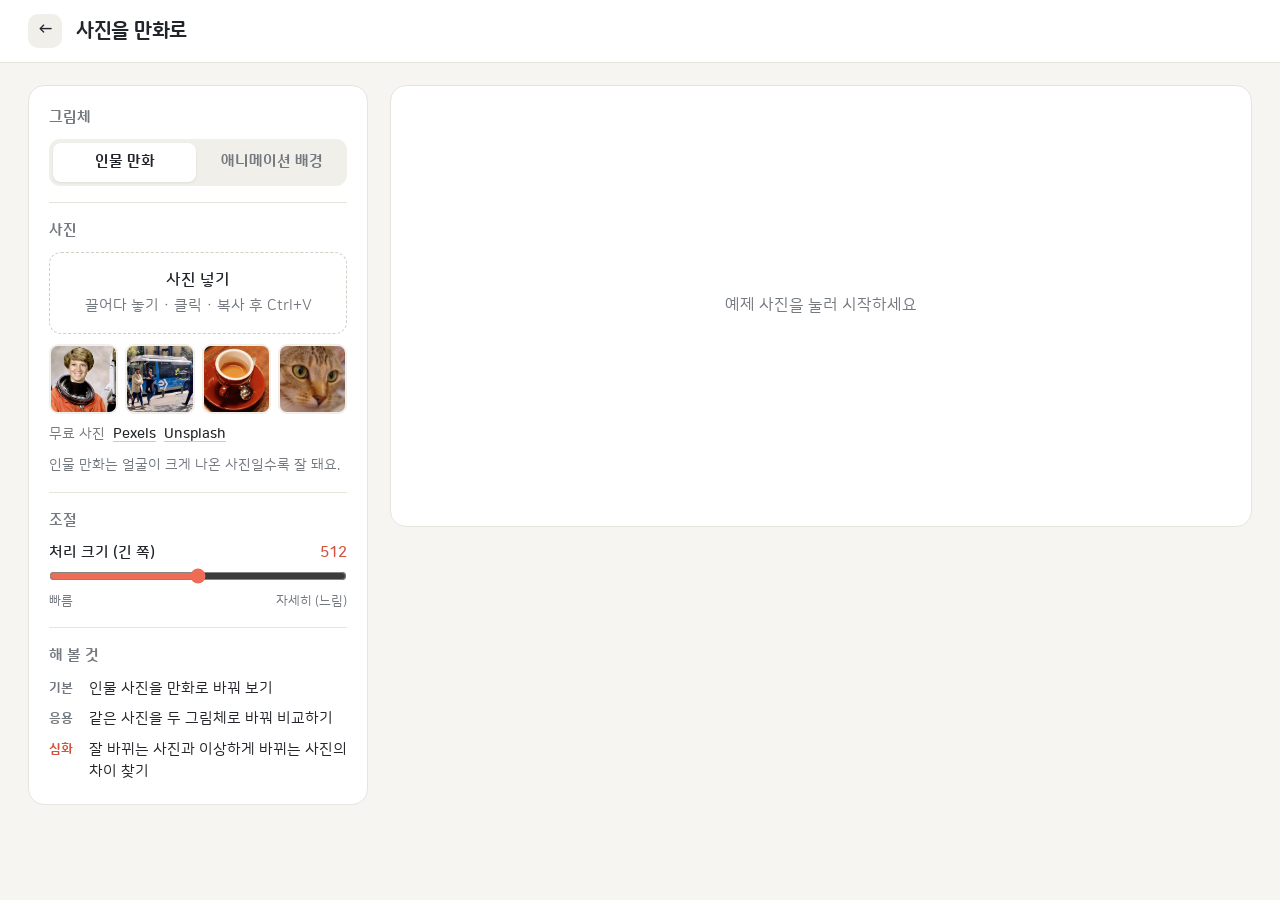
==== cartoon.html @ f2ad0517 "Add files via upload" ====
<!doctype html>
<html lang="ko">
<head>
<meta charset="utf-8">
<meta name="viewport" content="width=device-width, initial-scale=1">
<title>사진을 만화로</title>
<link rel="stylesheet" href="assets/css/style.css">
</head>
<body>
<header class="top"><a class="back" href="index.html" title="처음으로">←</a><h1>사진을 만화로</h1></header>

<main class="page">
  <aside class="side">
    <section>
      <h2>그림체</h2>
      <div class="tabs" id="styleSel">
        <button class="on" data-s="face" type="button">인물 만화</button>
        <button data-s="scene" type="button">애니메이션 배경</button>
      </div>
    </section>
    <section>
      <h2>사진</h2>
      <div id="picker"></div>
      <p class="small" style="margin:10px 0 0">인물 만화는 얼굴이 크게 나온 사진일수록 잘 돼요.</p>
    </section>
    <section>
      <h2>조절</h2>
      <div class="ctrl">
        <label>처리 크기 (긴 쪽) <b id="sizeVal">512</b></label>
        <input type="range" id="size" min="256" max="768" step="64" value="512">
        <div class="ends"><span>빠름</span><span>자세히 (느림)</span></div>
      </div>
    </section>
    <section class="todo">
      <h2>해 볼 것</h2>
      <ol>
        <li><span>기본</span>인물 사진을 만화로 바꿔 보기</li>
        <li><span>응용</span>같은 사진을 두 그림체로 바꿔 비교하기</li>
        <li><span>심화</span>잘 바뀌는 사진과 이상하게 바뀌는 사진의 차이 찾기</li>
      </ol>
    </section>
  </aside>

  <section class="main">
    <div class="error" id="err"></div>
    <div class="stage" id="stage">
      <div class="status" id="status"></div>
      <div class="empty" id="empty">예제 사진을 눌러 시작하세요</div>
      <div id="out" hidden>
        <div id="cmp"></div>
        <div class="row" style="margin-top:12px;justify-content:flex-end"><button class="btn ghost" id="save" type="button">결과 저장</button></div>
      </div>
    </div>
  </section>
</main>

<script src="lib/ort/ort.wasm.min.js"></script>
<script src="assets/js/common.js"></script>
<script>
(async function () {
  // AnimeGANv2 (사진 → 만화 그림체로 바꾸는 생성 AI)
  const MODELS = { face: "models/cartoon_face.onnx", scene: "models/cartoon_scene.onnx" };
  const NAMES = { face: "인물 만화", scene: "애니메이션 배경" };
  const $ = AI.$;
  $("#picker").innerHTML = AI.pickerHTML();
  const err = AI.errorBox($("#err"));
  const loader = AI.loader($("#stage"));
  const cmp = AI.compare($("#cmp"));
  let style = "face", src = null, input = null, out = null;

  async function run() {
    if (!src) return;
    err.hide();
    try {
      const url = MODELS[style];
      loader.show("AI 모델 불러오는 중", "9MB", 0);
      const m = await AI.loadModel(url, (p) => loader.progress(p));
      // 긴 쪽을 정한 크기로, 가로 · 세로는 8의 배수로
      const L = +$("#size").value, r = Math.min(1, L / Math.max(src.width, src.height));
      const w = Math.max(64, Math.round((src.width * r) / 8) * 8), h = Math.max(64, Math.round((src.height * r) / 8) * 8);
      input = document.createElement("canvas"); input.width = w; input.height = h;
      const ig = input.getContext("2d", { willReadFrequently: true }); ig.imageSmoothingQuality = "high";
      ig.drawImage(src, 0, 0, w, h);
      const px = ig.getImageData(0, 0, w, h).data, n = w * h, x = new Float32Array(3 * n);
      for (let i = 0; i < n; i++) for (let k = 0; k < 3; k++) x[k * n + i] = px[i * 4 + k] / 127.5 - 1;
      loader.show("만화로 바꾸는 중", `${w}×${h}`);
      await AI.nextFrame(); await AI.sleep(30);
      const t0 = performance.now();
      const feeds = {}; feeds[m.inputNames[0]] = new ort.Tensor("float32", x, [1, 3, h, w]);
      const res = (await m.run(feeds))[m.outputNames[0]];
      const ms = performance.now() - t0;
      const [, , H, W] = res.dims, N = W * H, y = res.data;
      out = document.createElement("canvas"); out.width = W; out.height = H;
      const og = out.getContext("2d"), oi = og.createImageData(W, H);
      for (let i = 0; i < N; i++) {
        for (let k = 0; k < 3; k++) oi.data[i * 4 + k] = Math.max(0, Math.min(255, Math.round((y[k * N + i] + 1) * 127.5)));
        oi.data[i * 4 + 3] = 255;
      }
      og.putImageData(oi, 0, 0);
      loader.hide();
      $("#empty").hidden = true; $("#out").hidden = false;
      cmp.set(input, out, "원본", NAMES[style]);
      $("#status").innerHTML = `<span class="pill accent">${NAMES[style]}</span><span class="pill">${(ms / 1000).toFixed(1)}초</span>`;
    } catch (e) {
      console.error(e); loader.hide();
      err.show("실행 중 문제가 생겼어요: " + (e.message || e));
    }
  }

  AI.$$("#styleSel button").forEach((b) => b.addEventListener("click", () => {
    AI.$$("#styleSel button").forEach((x) => x.classList.toggle("on", x === b));
    style = b.dataset.s; run();
  }));
  let t = null;
  $("#size").addEventListener("input", () => { $("#sizeVal").textContent = $("#size").value; clearTimeout(t); t = setTimeout(run, 400); });
  $("#save").addEventListener("click", () => out && AI.download(out, "AI_만화.png"));
  window.addEventListener("resize", () => out && cmp.set(input, out, "원본", NAMES[style]));

  AI.setupPicker({
    drop: $("#drop"), samplesEl: $("#samples"), maxSide: 1280,
    samples: [
      { src: "assets/samples/portrait.jpg", label: "인물 (얼굴)" },
      { src: "assets/samples/bus.jpg", label: "거리" },
      { src: "assets/samples/coffee.jpg", label: "커피잔" },
      { src: "assets/samples/cat.jpg", label: "고양이" },
    ],
    onImage: async (c) => { src = c; await run(); },
    onError: (m) => err.show(m),
  });
})();
</script>
</body>
</html>
---- assets/css/style.css ----
/* AI 체험 - 공통 스타일 */
@font-face { font-family: "NanumSquareRound"; font-weight: 400; font-display: swap; src: url("../fonts/NanumSquareRoundR.woff2") format("woff2"); }
@font-face { font-family: "NanumSquareRound"; font-weight: 700; font-display: swap; src: url("../fonts/NanumSquareRoundB.woff2") format("woff2"); }
@font-face { font-family: "NanumSquareRound"; font-weight: 800; font-display: swap; src: url("../fonts/NanumSquareRoundEB.woff2") format("woff2"); }

:root {
  --bg: #f6f5f2;
  --card: #ffffff;
  --text: #22252a;
  --muted: #747980;
  --line: #e7e4de;
  --soft: #f1efea;
  --accent: #ee6b55;
  --accent-dark: #d4533d;
  --accent-soft: #fdeeea;
  font-family: "NanumSquareRound", "Malgun Gothic", "맑은 고딕", "Apple SD Gothic Neo", sans-serif;
}
* { box-sizing: border-box; }
[hidden] { display: none !important; }
html, body { margin: 0; }
body { background: var(--bg); color: var(--text); font-size: 16px; line-height: 1.55; -webkit-font-smoothing: antialiased; }
a { color: var(--accent-dark); }
canvas, video, img { max-width: 100%; }
button, input, select { font: inherit; color: inherit; }

/* 상단 */
header.top { display: flex; align-items: center; gap: 14px; padding: 14px 28px; background: var(--card); border-bottom: 1px solid var(--line); position: sticky; top: 0; z-index: 20; }
header.top .back { display: grid; place-items: center; width: 34px; height: 34px; border-radius: 10px; background: var(--soft); color: var(--text); text-decoration: none; font-weight: 800; font-size: 18px; }
header.top .back:hover { background: var(--accent-soft); color: var(--accent-dark); }
header.top h1 { margin: 0; font-size: 20px; font-weight: 800; letter-spacing: -0.3px; }

/* 배치 : 왼쪽 조작 / 오른쪽 결과 */
.page { max-width: 1280px; margin: 0 auto; padding: 22px 28px 48px; display: grid; grid-template-columns: 340px minmax(0, 1fr); gap: 22px; align-items: start; }
@media (max-width: 960px) { .page { grid-template-columns: 1fr; } }
.side { background: var(--card); border: 1px solid var(--line); border-radius: 16px; padding: 4px 20px; }
.side section { padding: 16px 0; }
.side section + section { border-top: 1px solid var(--line); }
.side h2 { margin: 0 0 10px; font-size: 15px; font-weight: 800; color: var(--muted); }
.main { min-width: 0; }

/* 사진 넣기 */
.drop { border: 1.5px dashed #d3cec5; border-radius: 12px; padding: 16px 12px; text-align: center; cursor: pointer; transition: .15s; font-size: 14.5px; color: var(--muted); }
.drop b { display: block; color: var(--text); font-size: 15.5px; margin-bottom: 2px; }
.drop:hover, .drop.over { border-color: var(--accent); background: var(--accent-soft); }
.samples { display: grid; grid-template-columns: repeat(4, 1fr); gap: 7px; margin-top: 10px; }
.samples:empty { display: none; }
.samples button { padding: 0; border: 2px solid transparent; border-radius: 9px; overflow: hidden; cursor: pointer; background: var(--soft); aspect-ratio: 1; }
.samples button:hover, .samples button.on { border-color: var(--accent); }
.samples img { width: 100%; height: 100%; object-fit: cover; display: block; }
.links { margin-top: 10px; font-size: 13.5px; color: var(--muted); }
.links a { color: var(--text); font-weight: 700; text-decoration: none; border-bottom: 1px solid #cfcac2; margin-left: 4px; }
.links a:hover { color: var(--accent-dark); border-color: var(--accent); }

/* 버튼 */
.btn { display: inline-flex; align-items: center; justify-content: center; gap: 6px; border: 0; border-radius: 10px; padding: 10px 16px; background: var(--accent); color: #fff; font-weight: 800; cursor: pointer; font-size: 15px; transition: .15s; text-decoration: none; }
.btn:hover { background: var(--accent-dark); }
.btn:disabled { background: #d3cec5; cursor: not-allowed; }
.btn.ghost { background: var(--soft); color: var(--text); }
.btn.ghost:hover { background: #e6e2da; }
.btn.block { width: 100%; }
.row { display: flex; gap: 8px; flex-wrap: wrap; align-items: center; }

/* 탭 */
.tabs { display: flex; gap: 4px; background: var(--soft); padding: 4px; border-radius: 11px; }
.tabs button { flex: 1; white-space: nowrap; border: 0; background: transparent; padding: 8px 6px; border-radius: 8px; font-weight: 800; cursor: pointer; color: var(--muted); font-size: 14.5px; }
.tabs button.on { background: var(--card); color: var(--text); box-shadow: 0 1px 3px rgba(0,0,0,.08); }

/* 슬라이더 */
.ctrl + .ctrl { margin-top: 12px; }
.ctrl label { display: flex; justify-content: space-between; font-weight: 700; font-size: 14.5px; }
.ctrl label b { color: var(--accent-dark); font-variant-numeric: tabular-nums; }
.ctrl input[type=range] { width: 100%; accent-color: var(--accent); margin: 4px 0 0; }
.ctrl .ends { display: flex; justify-content: space-between; font-size: 12.5px; color: var(--muted); }
.check { display: flex; gap: 8px; align-items: center; font-size: 14.5px; font-weight: 700; cursor: pointer; margin-top: 10px; }
.check input { accent-color: var(--accent); width: 16px; height: 16px; }

/* 해 볼 것 */
.todo ol { list-style: none; margin: 0; padding: 0; display: grid; gap: 8px; font-size: 14.5px; }
.todo li { display: grid; grid-template-columns: 34px 1fr; gap: 6px; }
.todo li span { font-size: 12.5px; font-weight: 800; color: var(--muted); padding-top: 1px; }
.todo li:nth-child(3) span { color: var(--accent-dark); }

/* 결과 영역 */
.stage { background: var(--card); border: 1px solid var(--line); border-radius: 16px; padding: 16px; min-height: 440px; position: relative; }
.stage canvas.view, .stage video.view { display: block; margin: 0 auto; border-radius: 8px; max-height: 70vh; width: auto; }
.empty { display: grid; place-items: center; min-height: 408px; color: var(--muted); font-size: 15.5px; text-align: center; }
.status { display: flex; gap: 8px; flex-wrap: wrap; margin-bottom: 12px; }
.status:empty { display: none; }
.pill { padding: 4px 11px; border-radius: 999px; background: var(--soft); font-size: 13.5px; font-weight: 700; }
.pill.accent { background: var(--accent-soft); color: var(--accent-dark); }
.card { background: var(--card); border: 1px solid var(--line); border-radius: 16px; padding: 18px 20px; margin-top: 16px; }
.card h3 { margin: 0 0 10px; font-size: 16px; font-weight: 800; }
.small { font-size: 13.5px; color: var(--muted); }
.error { background: #fff2f0; border: 1px solid #f5c4bb; color: #9b2c1c; border-radius: 12px; padding: 10px 14px; font-size: 14.5px; margin-bottom: 12px; display: none; }
.error.show { display: block; }

/* 로딩 */
.loading { position: absolute; inset: 0; background: rgba(255,255,255,.9); border-radius: 16px; display: none; place-items: center; z-index: 5; text-align: center; }
.loading.show { display: grid; }
.loading .msg { font-weight: 800; font-size: 16px; }
.loading .sub { color: var(--muted); font-size: 13.5px; margin-top: 2px; }
.bar { width: 240px; height: 6px; background: #eeeae3; border-radius: 99px; overflow: hidden; margin: 12px auto 0; }
.bar i { display: block; height: 100%; width: 0; background: var(--accent); transition: width .2s; }
.spin { width: 30px; height: 30px; border: 3px solid #eeeae3; border-top-color: var(--accent); border-radius: 50%; animation: spin .8s linear infinite; margin: 0 auto 12px; }
@keyframes spin { to { transform: rotate(360deg); } }

/* 확률 막대 */
.bars { display: grid; gap: 9px; }
.bars .it { display: grid; grid-template-columns: 1fr 60px; gap: 3px 10px; align-items: center; }
.bars .name { font-weight: 700; font-size: 15px; overflow: hidden; text-overflow: ellipsis; white-space: nowrap; }
.bars .name small { color: var(--muted); font-weight: 400; margin-left: 6px; }
.bars .val { text-align: right; font-weight: 800; font-variant-numeric: tabular-nums; font-size: 15px; }
.bars .track { grid-column: 1 / -1; height: 8px; background: var(--soft); border-radius: 99px; overflow: hidden; }
.bars .track i { display: block; height: 100%; background: #cbc6bd; border-radius: 99px; transition: width .3s; }
.bars .it.top .track i { background: var(--accent); }

/* 표 */
table.list { width: 100%; border-collapse: collapse; font-size: 14.5px; }
table.list th { text-align: left; color: var(--muted); font-weight: 700; border-bottom: 1px solid var(--line); padding: 6px 4px; }
table.list td { border-bottom: 1px solid #f0ede7; padding: 6px 4px; font-variant-numeric: tabular-nums; }

/* 전후 비교 (막대 끌기) */
.cmp { position: relative; margin: 0 auto; user-select: none; touch-action: none; cursor: ew-resize; border-radius: 8px; overflow: hidden; max-width: 100%; }
.cmp canvas { display: block; width: 100%; height: auto; }
.cmp .over { position: absolute; inset: 0; }
.cmp .line { position: absolute; top: 0; bottom: 0; width: 2px; background: #fff; box-shadow: 0 0 0 1px rgba(0,0,0,.2); transform: translateX(-1px); pointer-events: none; }
.cmp .knob { position: absolute; top: 50%; width: 36px; height: 36px; margin: -18px 0 0 -18px; border-radius: 50%; background: #fff; box-shadow: 0 2px 8px rgba(0,0,0,.25); display: grid; place-items: center; font-weight: 800; color: var(--accent-dark); pointer-events: none; font-size: 14px; }
.cmp .tag { position: absolute; top: 10px; padding: 3px 10px; border-radius: 999px; background: rgba(0,0,0,.55); color: #fff; font-size: 13px; font-weight: 800; pointer-events: none; }
.cmp .tag.l { left: 10px; } .cmp .tag.r { right: 10px; background: var(--accent); }
.pixel { image-rendering: pixelated; }

/* 첫 화면 */
.home { max-width: 1180px; margin: 0 auto; padding: 44px 28px 56px; }
.home h1 { font-size: 34px; margin: 0 0 6px; letter-spacing: -0.8px; font-weight: 800; }
.home .lead { color: var(--muted); margin: 0 0 28px; font-size: 16.5px; }
.menu { display: grid; grid-template-columns: repeat(3, 1fr); gap: 18px; }
@media (max-width: 1000px) { .menu { grid-template-columns: repeat(2, 1fr); } }
@media (max-width: 640px) { .menu { grid-template-columns: 1fr; } }
.menu a { display: block; background: var(--card); border: 1px solid var(--line); border-radius: 16px; overflow: hidden; text-decoration: none; color: var(--text); transition: .15s; }
.menu a:hover { border-color: var(--accent); transform: translateY(-2px); box-shadow: 0 6px 20px rgba(0,0,0,.06); }
.menu img { display: block; width: 100%; aspect-ratio: 16 / 9; object-fit: cover; background: var(--soft); }
.menu .txt { padding: 14px 18px 18px; }
.menu h2 { margin: 0 0 4px; font-size: 19px; font-weight: 800; letter-spacing: -0.3px; }
.menu p { margin: 0; color: var(--muted); font-size: 14.5px; }
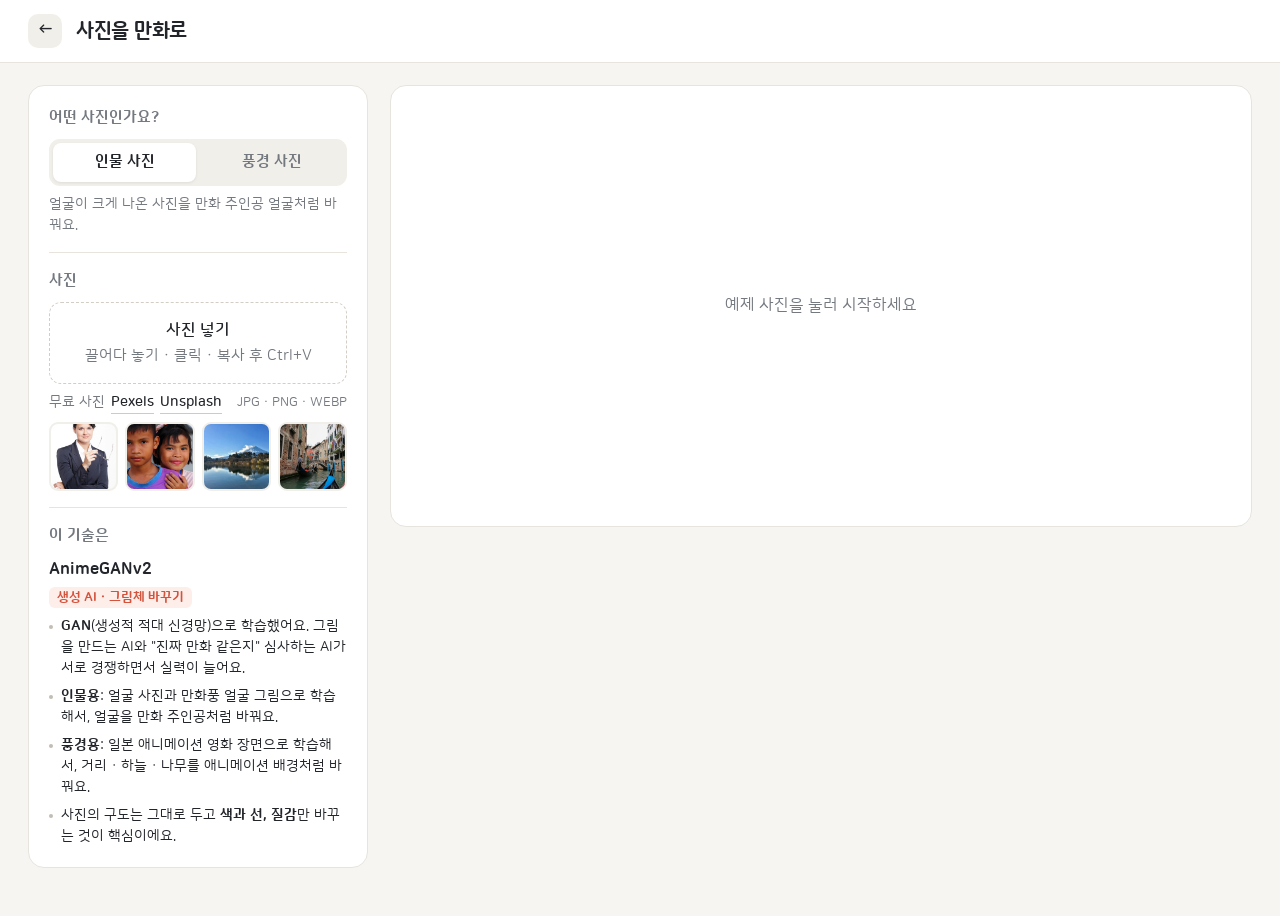
==== commit a70700ca: "Add files via upload" ====
--- a/cartoon.html
+++ b/cartoon.html
@@ -12,32 +12,27 @@
 <main class="page">
   <aside class="side">
     <section>
-      <h2>그림체</h2>
+      <h2>어떤 사진인가요?</h2>
       <div class="tabs" id="styleSel">
-        <button class="on" data-s="face" type="button">인물 만화</button>
-        <button data-s="scene" type="button">애니메이션 배경</button>
+        <button class="on" data-s="face" type="button">인물 사진</button>
+        <button data-s="scene" type="button">풍경 사진</button>
       </div>
+      <p class="small" id="styleHelp" style="margin:8px 0 0"></p>
     </section>
     <section>
       <h2>사진</h2>
       <div id="picker"></div>
-      <p class="small" style="margin:10px 0 0">인물 만화는 얼굴이 크게 나온 사진일수록 잘 돼요.</p>
     </section>
-    <section>
-      <h2>조절</h2>
-      <div class="ctrl">
-        <label>처리 크기 (긴 쪽) <b id="sizeVal">512</b></label>
-        <input type="range" id="size" min="256" max="768" step="64" value="512">
-        <div class="ends"><span>빠름</span><span>자세히 (느림)</span></div>
-      </div>
-    </section>
-    <section class="todo">
-      <h2>해 볼 것</h2>
-      <ol>
-        <li><span>기본</span>인물 사진을 만화로 바꿔 보기</li>
-        <li><span>응용</span>같은 사진을 두 그림체로 바꿔 비교하기</li>
-        <li><span>심화</span>잘 바뀌는 사진과 이상하게 바뀌는 사진의 차이 찾기</li>
-      </ol>
+    <section class="about">
+      <h2>이 기술은</h2>
+      <div class="name">AnimeGANv2</div>
+      <span class="field">생성 AI · 그림체 바꾸기</span>
+      <ul>
+        <li><b>GAN</b>(생성적 적대 신경망)으로 학습했어요. 그림을 만드는 AI와 "진짜 만화 같은지" 심사하는 AI가 서로 경쟁하면서 실력이 늘어요.</li>
+        <li><b>인물용</b>: 얼굴 사진과 만화풍 얼굴 그림으로 학습해서, 얼굴을 만화 주인공처럼 바꿔요.</li>
+        <li><b>풍경용</b>: 일본 애니메이션 영화 장면으로 학습해서, 거리 · 하늘 · 나무를 애니메이션 배경처럼 바꿔요.</li>
+        <li>사진의 구도는 그대로 두고 <b>색과 선, 질감</b>만 바꾸는 것이 핵심이에요.</li>
+      </ul>
     </section>
   </aside>
 
@@ -60,7 +55,8 @@
 (async function () {
   // AnimeGANv2 (사진 → 만화 그림체로 바꾸는 생성 AI)
   const MODELS = { face: "models/cartoon_face.onnx", scene: "models/cartoon_scene.onnx" };
-  const NAMES = { face: "인물 만화", scene: "애니메이션 배경" };
+  const NAMES = { face: "만화 얼굴", scene: "애니메이션 배경" };
+  const HELP = { face: "얼굴이 크게 나온 사진을 만화 주인공 얼굴처럼 바꿔요.", scene: "거리 · 자연 사진을 애니메이션 영화의 배경 그림처럼 바꿔요." };
   const $ = AI.$;
   $("#picker").innerHTML = AI.pickerHTML();
   const err = AI.errorBox($("#err"));
@@ -76,7 +72,7 @@
       loader.show("AI 모델 불러오는 중", "9MB", 0);
       const m = await AI.loadModel(url, (p) => loader.progress(p));
       // 긴 쪽을 정한 크기로, 가로 · 세로는 8의 배수로
-      const L = +$("#size").value, r = Math.min(1, L / Math.max(src.width, src.height));
+      const L = 512, r = Math.min(1, L / Math.max(src.width, src.height));
       const w = Math.max(64, Math.round((src.width * r) / 8) * 8), h = Math.max(64, Math.round((src.height * r) / 8) * 8);
       input = document.createElement("canvas"); input.width = w; input.height = h;
       const ig = input.getContext("2d", { willReadFrequently: true }); ig.imageSmoothingQuality = "high";
@@ -109,22 +105,26 @@
 
   AI.$$("#styleSel button").forEach((b) => b.addEventListener("click", () => {
     AI.$$("#styleSel button").forEach((x) => x.classList.toggle("on", x === b));
-    style = b.dataset.s; run();
+    setStyle(b.dataset.s); run();
   }));
-  let t = null;
-  $("#size").addEventListener("input", () => { $("#sizeVal").textContent = $("#size").value; clearTimeout(t); t = setTimeout(run, 400); });
+  function setStyle(s) {
+    style = s;
+    AI.$$("#styleSel button").forEach((x) => x.classList.toggle("on", x.dataset.s === s));
+    $("#styleHelp").textContent = HELP[s];
+  }
+  setStyle("face");
   $("#save").addEventListener("click", () => out && AI.download(out, "AI_만화.png"));
   window.addEventListener("resize", () => out && cmp.set(input, out, "원본", NAMES[style]));
 
   AI.setupPicker({
     drop: $("#drop"), samplesEl: $("#samples"), maxSide: 1280,
     samples: [
-      { src: "assets/samples/portrait.jpg", label: "인물 (얼굴)" },
-      { src: "assets/samples/bus.jpg", label: "거리" },
-      { src: "assets/samples/coffee.jpg", label: "커피잔" },
-      { src: "assets/samples/cat.jpg", label: "고양이" },
+      { src: "assets/samples/cartoon/woman.jpg", label: "인물", style: "face" },
+      { src: "assets/samples/cartoon/kids.jpg", label: "아이들", style: "face" },
+      { src: "assets/samples/cartoon/lake.jpg", label: "호수와 산", style: "scene" },
+      { src: "assets/samples/cartoon/venice.jpg", label: "베네치아 운하", style: "scene" },
     ],
-    onImage: async (c) => { src = c; await run(); },
+    onImage: async (c, info) => { src = c; if (info && info.style) setStyle(info.style); await run(); },
     onError: (m) => err.show(m),
   });
 })();
--- a/assets/css/style.css
+++ b/assets/css/style.css
@@ -42,12 +42,13 @@
 .drop { border: 1.5px dashed #d3cec5; border-radius: 12px; padding: 16px 12px; text-align: center; cursor: pointer; transition: .15s; font-size: 14.5px; color: var(--muted); }
 .drop b { display: block; color: var(--text); font-size: 15.5px; margin-bottom: 2px; }
 .drop:hover, .drop.over { border-color: var(--accent); background: var(--accent-soft); }
-.samples { display: grid; grid-template-columns: repeat(4, 1fr); gap: 7px; margin-top: 10px; }
+.samples { display: grid; grid-template-columns: repeat(4, 1fr); gap: 7px; margin-top: 8px; }
 .samples:empty { display: none; }
 .samples button { padding: 0; border: 2px solid transparent; border-radius: 9px; overflow: hidden; cursor: pointer; background: var(--soft); aspect-ratio: 1; }
 .samples button:hover, .samples button.on { border-color: var(--accent); }
 .samples img { width: 100%; height: 100%; object-fit: cover; display: block; }
-.links { margin-top: 10px; font-size: 13.5px; color: var(--muted); }
+.links { margin-top: 8px; font-size: 13.5px; color: var(--muted); display: flex; align-items: baseline; flex-wrap: wrap; gap: 0 2px; }
+.links .fmt { margin-left: auto; font-size: 12.5px; }
 .links a { color: var(--text); font-weight: 700; text-decoration: none; border-bottom: 1px solid #cfcac2; margin-left: 4px; }
 .links a:hover { color: var(--accent-dark); border-color: var(--accent); }
 
@@ -74,11 +75,14 @@
 .check { display: flex; gap: 8px; align-items: center; font-size: 14.5px; font-weight: 700; cursor: pointer; margin-top: 10px; }
 .check input { accent-color: var(--accent); width: 16px; height: 16px; }
 
-/* 해 볼 것 */
-.todo ol { list-style: none; margin: 0; padding: 0; display: grid; gap: 8px; font-size: 14.5px; }
-.todo li { display: grid; grid-template-columns: 34px 1fr; gap: 6px; }
-.todo li span { font-size: 12.5px; font-weight: 800; color: var(--muted); padding-top: 1px; }
-.todo li:nth-child(3) span { color: var(--accent-dark); }
+/* 이 기술은 (사용한 AI 설명) */
+.about p { margin: 0 0 8px; font-size: 14px; color: var(--muted); }
+.about .name { font-size: 15.5px; font-weight: 800; color: var(--text); margin-bottom: 2px; }
+.about .field { display: inline-block; font-size: 12.5px; font-weight: 800; color: var(--accent-dark); background: var(--accent-soft); border-radius: 6px; padding: 1px 8px; margin-bottom: 8px; }
+.about ul { margin: 0; padding: 0; list-style: none; display: grid; gap: 7px; font-size: 14px; line-height: 1.5; }
+.about li { position: relative; padding-left: 12px; }
+.about li::before { content: ""; position: absolute; left: 0; top: .62em; width: 4px; height: 4px; border-radius: 50%; background: #c3bdb3; }
+.about b { font-weight: 800; }
 
 /* 결과 영역 */
 .stage { background: var(--card); border: 1px solid var(--line); border-radius: 16px; padding: 16px; min-height: 440px; position: relative; }
@@ -131,8 +135,9 @@
 
 /* 첫 화면 */
 .home { max-width: 1180px; margin: 0 auto; padding: 44px 28px 56px; }
-.home h1 { font-size: 34px; margin: 0 0 6px; letter-spacing: -0.8px; font-weight: 800; }
-.home .lead { color: var(--muted); margin: 0 0 28px; font-size: 16.5px; }
+.home .head { display: flex; align-items: baseline; justify-content: space-between; gap: 16px; flex-wrap: wrap; margin-bottom: 22px; }
+.home h1 { font-size: 34px; margin: 0; letter-spacing: -0.8px; font-weight: 800; }
+.home .lead { color: var(--muted); margin: 0; font-size: 16.5px; }
 .menu { display: grid; grid-template-columns: repeat(3, 1fr); gap: 18px; }
 @media (max-width: 1000px) { .menu { grid-template-columns: repeat(2, 1fr); } }
 @media (max-width: 640px) { .menu { grid-template-columns: 1fr; } }
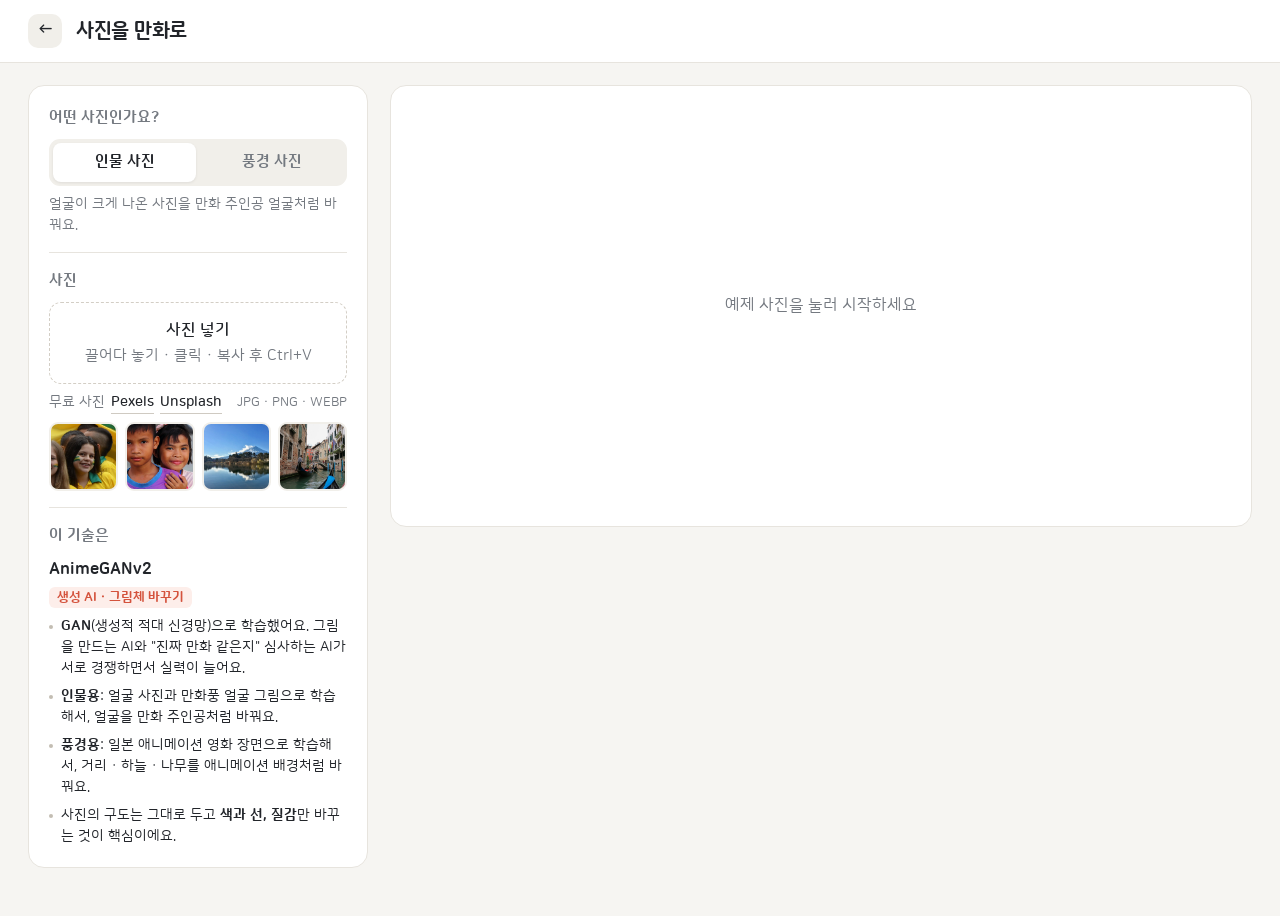
==== commit bcdf1503: "Add files via upload" ====
--- a/cartoon.html
+++ b/cartoon.html
@@ -72,7 +72,8 @@
       loader.show("AI 모델 불러오는 중", "9MB", 0);
       const m = await AI.loadModel(url, (p) => loader.progress(p));
       // 긴 쪽을 정한 크기로, 가로 · 세로는 8의 배수로
-      const L = 512, r = Math.min(1, L / Math.max(src.width, src.height));
+      // 풍경은 작게 처리하면 결과가 뿌옇게 나와서 더 크게(768) 처리
+      const L = style === "scene" ? 768 : 512, r = Math.min(1, L / Math.max(src.width, src.height));
       const w = Math.max(64, Math.round((src.width * r) / 8) * 8), h = Math.max(64, Math.round((src.height * r) / 8) * 8);
       input = document.createElement("canvas"); input.width = w; input.height = h;
       const ig = input.getContext("2d", { willReadFrequently: true }); ig.imageSmoothingQuality = "high";
@@ -119,7 +120,7 @@
   AI.setupPicker({
     drop: $("#drop"), samplesEl: $("#samples"), maxSide: 1280,
     samples: [
-      { src: "assets/samples/cartoon/woman.jpg", label: "인물", style: "face" },
+      { src: "assets/samples/cartoon/fan.jpg", label: "응원하는 사람", style: "face" },
       { src: "assets/samples/cartoon/kids.jpg", label: "아이들", style: "face" },
       { src: "assets/samples/cartoon/lake.jpg", label: "호수와 산", style: "scene" },
       { src: "assets/samples/cartoon/venice.jpg", label: "베네치아 운하", style: "scene" },
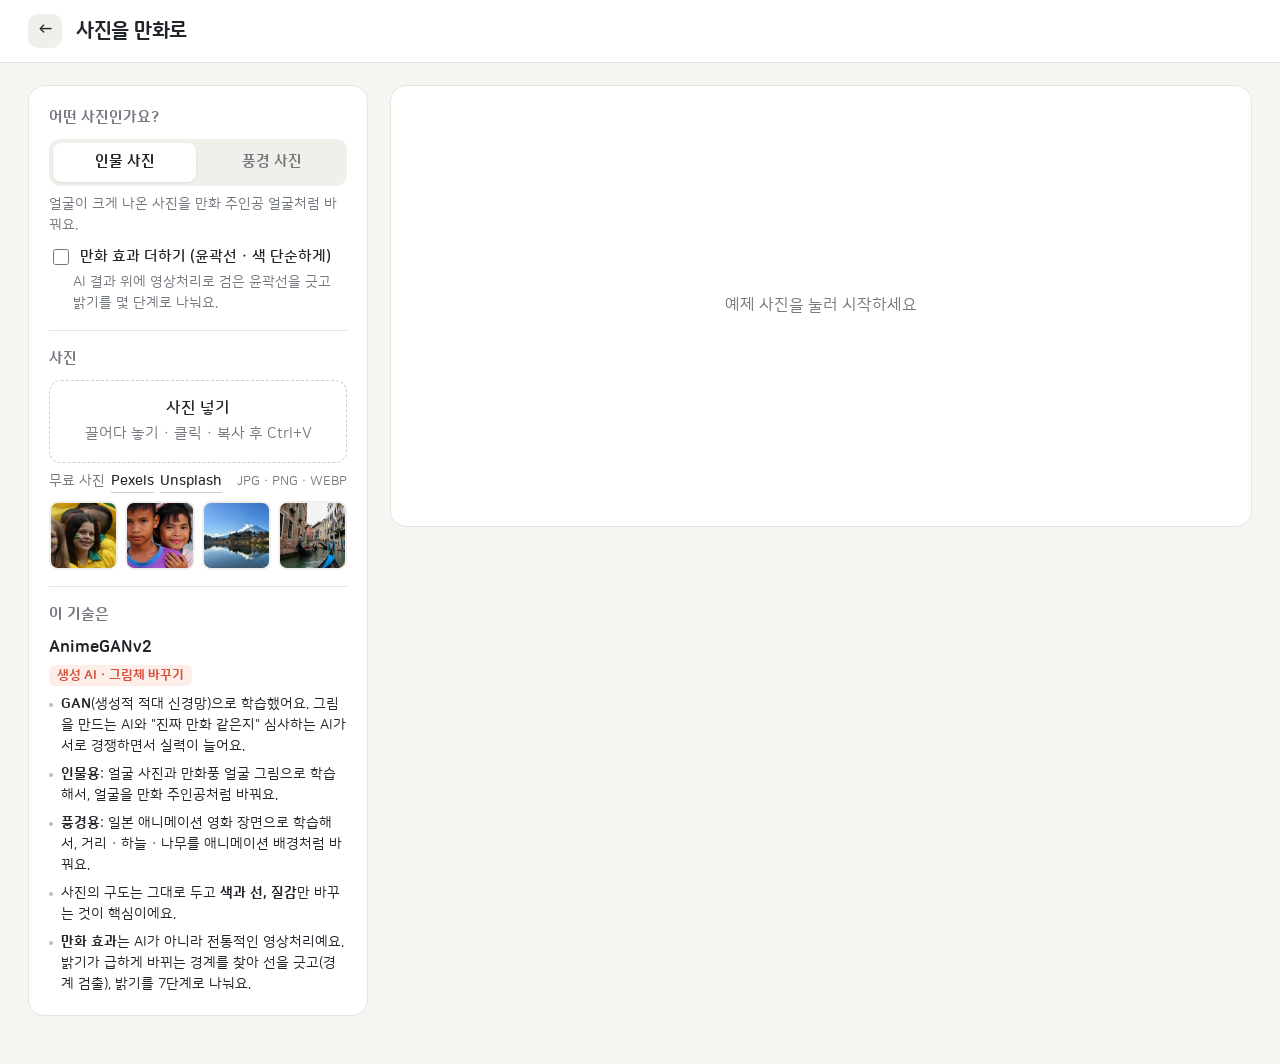
==== commit cf55cc79: "Add files via upload" ====
--- a/cartoon.html
+++ b/cartoon.html
@@ -18,6 +18,8 @@
         <button data-s="scene" type="button">풍경 사진</button>
       </div>
       <p class="small" id="styleHelp" style="margin:8px 0 0"></p>
+      <label class="check"><input type="checkbox" id="toon"> 만화 효과 더하기 (윤곽선 · 색 단순하게)</label>
+      <p class="small" style="margin:4px 0 0 24px">AI 결과 위에 영상처리로 검은 윤곽선을 긋고 밝기를 몇 단계로 나눠요.</p>
     </section>
     <section>
       <h2>사진</h2>
@@ -32,6 +34,7 @@
         <li><b>인물용</b>: 얼굴 사진과 만화풍 얼굴 그림으로 학습해서, 얼굴을 만화 주인공처럼 바꿔요.</li>
         <li><b>풍경용</b>: 일본 애니메이션 영화 장면으로 학습해서, 거리 · 하늘 · 나무를 애니메이션 배경처럼 바꿔요.</li>
         <li>사진의 구도는 그대로 두고 <b>색과 선, 질감</b>만 바꾸는 것이 핵심이에요.</li>
+        <li><b>만화 효과</b>는 AI가 아니라 전통적인 영상처리예요. 밝기가 급하게 바뀌는 경계를 찾아 선을 긋고(경계 검출), 밝기를 7단계로 나눠요.</li>
       </ul>
     </section>
   </aside>
@@ -62,7 +65,7 @@
   const err = AI.errorBox($("#err"));
   const loader = AI.loader($("#stage"));
   const cmp = AI.compare($("#cmp"));
-  let style = "face", src = null, input = null, out = null;
+  let style = "face", src = null, input = null, out = null, aiOut = null, ms = 0;
 
   async function run() {
     if (!src) return;
@@ -85,10 +88,10 @@
       const t0 = performance.now();
       const feeds = {}; feeds[m.inputNames[0]] = new ort.Tensor("float32", x, [1, 3, h, w]);
       const res = (await m.run(feeds))[m.outputNames[0]];
-      const ms = performance.now() - t0;
+      ms = performance.now() - t0;
       const [, , H, W] = res.dims, N = W * H, y = res.data;
-      out = document.createElement("canvas"); out.width = W; out.height = H;
-      const og = out.getContext("2d"), oi = og.createImageData(W, H);
+      aiOut = document.createElement("canvas"); aiOut.width = W; aiOut.height = H;
+      const og = aiOut.getContext("2d"), oi = og.createImageData(W, H);
       for (let i = 0; i < N; i++) {
         for (let k = 0; k < 3; k++) oi.data[i * 4 + k] = Math.max(0, Math.min(255, Math.round((y[k * N + i] + 1) * 127.5)));
         oi.data[i * 4 + 3] = 255;
@@ -96,13 +99,55 @@
       og.putImageData(oi, 0, 0);
       loader.hide();
       $("#empty").hidden = true; $("#out").hidden = false;
-      cmp.set(input, out, "원본", NAMES[style]);
-      $("#status").innerHTML = `<span class="pill accent">${NAMES[style]}</span><span class="pill">${(ms / 1000).toFixed(1)}초</span>`;
+      show();
     } catch (e) {
       console.error(e); loader.hide();
       err.show("실행 중 문제가 생겼어요: " + (e.message || e));
     }
   }
+
+  // 만화 효과 (영상처리) : ① 밝기를 몇 단계로 나눠 색을 평평하게 ② 주변보다 어두운 경계에 검은 선
+  function boxBlur(a, w, h, r) {
+    const t = new Float32Array(a.length), o = new Float32Array(a.length), k = 2 * r + 1;
+    for (let y = 0; y < h; y++) {
+      let s = 0; const row = y * w;
+      for (let x = -r - 1; x < r; x++) s += a[row + Math.min(w - 1, Math.max(0, x))];
+      for (let x = 0; x < w; x++) { s += a[row + Math.min(w - 1, x + r)] - a[row + Math.max(0, x - r - 1)]; t[row + x] = s / k; }
+    }
+    for (let x = 0; x < w; x++) {
+      let s = 0;
+      for (let y = -r - 1; y < r; y++) s += t[Math.min(h - 1, Math.max(0, y)) * w + x];
+      for (let y = 0; y < h; y++) { s += t[Math.min(h - 1, y + r) * w + x] - t[Math.max(0, y - r - 1) * w + x]; o[y * w + x] = s / k; }
+    }
+    return o;
+  }
+  function toonify(c) {
+    const w = c.width, h = c.height, n = w * h;
+    const g = c.getContext("2d", { willReadFrequently: true }), im = g.getImageData(0, 0, w, h), d = im.data;
+    const L = new Float32Array(n);
+    for (let i = 0; i < n; i++) L[i] = (0.299 * d[i * 4] + 0.587 * d[i * 4 + 1] + 0.114 * d[i * 4 + 2]) / 255 + 1e-4;
+    const g1 = boxBlur(L, w, h, 1), g2 = boxBlur(boxBlur(L, w, h, 2), w, h, 2);
+    const LV = 7;
+    const o = document.createElement("canvas"); o.width = w; o.height = h;
+    const og = o.getContext("2d"), oi = og.createImageData(w, h);
+    for (let i = 0; i < n; i++) {
+      const lq = Math.round(L[i] * LV) / LV, lm = 0.7 * lq + 0.3 * L[i];
+      const edge = Math.max(0, Math.min(1, (g2[i] - g1[i] - 0.025) / 0.03));
+      const f = (lm / L[i]) * (1 - 0.8 * edge);
+      for (let k = 0; k < 3; k++) oi.data[i * 4 + k] = Math.max(0, Math.min(255, d[i * 4 + k] * f));
+      oi.data[i * 4 + 3] = 255;
+    }
+    og.putImageData(oi, 0, 0);
+    return o;
+  }
+  function show() {
+    if (!aiOut) return;
+    const toon = $("#toon").checked;
+    out = toon ? toonify(aiOut) : aiOut;
+    cmp.set(input, out, "원본", NAMES[style] + (toon ? " + 만화 효과" : ""));
+    $("#status").innerHTML = `<span class="pill accent">${NAMES[style]}${toon ? " + 만화 효과" : ""}</span><span class="pill">AI ${(ms / 1000).toFixed(1)}초</span>`;
+  }
+  $("#toon").addEventListener("change", show);
 
   AI.$$("#styleSel button").forEach((b) => b.addEventListener("click", () => {
     AI.$$("#styleSel button").forEach((x) => x.classList.toggle("on", x === b));
@@ -112,10 +157,11 @@
     style = s;
     AI.$$("#styleSel button").forEach((x) => x.classList.toggle("on", x.dataset.s === s));
     $("#styleHelp").textContent = HELP[s];
+    $("#toon").checked = s === "scene"; // 풍경은 AI 결과만으로는 만화 느낌이 약해서 기본으로 켬
   }
   setStyle("face");
   $("#save").addEventListener("click", () => out && AI.download(out, "AI_만화.png"));
-  window.addEventListener("resize", () => out && cmp.set(input, out, "원본", NAMES[style]));
+  window.addEventListener("resize", show);
 
   AI.setupPicker({
     drop: $("#drop"), samplesEl: $("#samples"), maxSide: 1280,
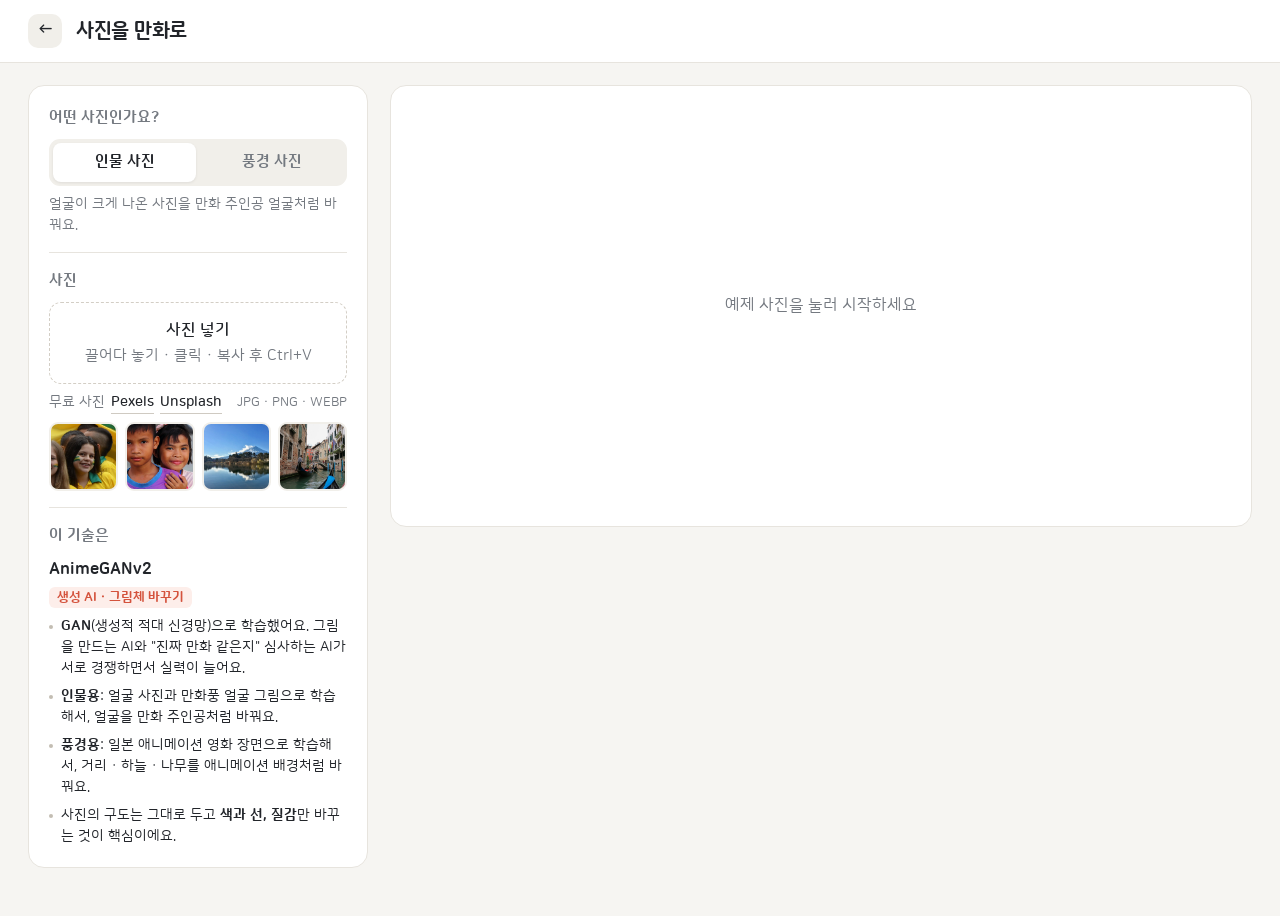
==== commit b1c7f175: "Add files via upload" ====
--- a/cartoon.html
+++ b/cartoon.html
@@ -18,8 +18,6 @@
         <button data-s="scene" type="button">풍경 사진</button>
       </div>
       <p class="small" id="styleHelp" style="margin:8px 0 0"></p>
-      <label class="check"><input type="checkbox" id="toon"> 만화 효과 더하기 (윤곽선 · 색 단순하게)</label>
-      <p class="small" style="margin:4px 0 0 24px">AI 결과 위에 영상처리로 검은 윤곽선을 긋고 밝기를 몇 단계로 나눠요.</p>
     </section>
     <section>
       <h2>사진</h2>
@@ -34,7 +32,6 @@
         <li><b>인물용</b>: 얼굴 사진과 만화풍 얼굴 그림으로 학습해서, 얼굴을 만화 주인공처럼 바꿔요.</li>
         <li><b>풍경용</b>: 일본 애니메이션 영화 장면으로 학습해서, 거리 · 하늘 · 나무를 애니메이션 배경처럼 바꿔요.</li>
         <li>사진의 구도는 그대로 두고 <b>색과 선, 질감</b>만 바꾸는 것이 핵심이에요.</li>
-        <li><b>만화 효과</b>는 AI가 아니라 전통적인 영상처리예요. 밝기가 급하게 바뀌는 경계를 찾아 선을 긋고(경계 검출), 밝기를 7단계로 나눠요.</li>
       </ul>
     </section>
   </aside>
@@ -90,7 +87,7 @@
       const res = (await m.run(feeds))[m.outputNames[0]];
       ms = performance.now() - t0;
       const [, , H, W] = res.dims, N = W * H, y = res.data;
-      aiOut = document.createElement("canvas"); aiOut.width = W; aiOut.height = H;
+      aiOut = document.createElement("canvas"); aiOut.width = W; aiOut.height = H; aiOut.dataset.id = Date.now();
       const og = aiOut.getContext("2d"), oi = og.createImageData(W, H);
       for (let i = 0; i < N; i++) {
         for (let k = 0; k < 3; k++) oi.data[i * 4 + k] = Math.max(0, Math.min(255, Math.round((y[k * N + i] + 1) * 127.5)));
@@ -142,12 +139,14 @@
   }
   function show() {
     if (!aiOut) return;
-    const toon = $("#toon").checked;
-    out = toon ? toonify(aiOut) : aiOut;
-    cmp.set(input, out, "원본", NAMES[style] + (toon ? " + 만화 효과" : ""));
-    $("#status").innerHTML = `<span class="pill accent">${NAMES[style]}${toon ? " + 만화 효과" : ""}</span><span class="pill">AI ${(ms / 1000).toFixed(1)}초</span>`;
+    // 풍경은 AI 결과만으로는 만화 느낌이 약해서, 윤곽선 · 색 단순화(영상처리)를 자동으로 더함
+    if (!out || out.dataset.src !== String(aiOut.dataset.id)) {
+      out = style === "scene" ? toonify(aiOut) : aiOut;
+      out.dataset.src = String(aiOut.dataset.id);
+    }
+    cmp.set(input, out, "원본", NAMES[style]);
+    $("#status").innerHTML = `<span class="pill accent">${NAMES[style]}</span><span class="pill">${(ms / 1000).toFixed(1)}초</span>`;
   }
-  $("#toon").addEventListener("change", show);
 
   AI.$$("#styleSel button").forEach((b) => b.addEventListener("click", () => {
     AI.$$("#styleSel button").forEach((x) => x.classList.toggle("on", x === b));
@@ -157,7 +156,6 @@
     style = s;
     AI.$$("#styleSel button").forEach((x) => x.classList.toggle("on", x.dataset.s === s));
     $("#styleHelp").textContent = HELP[s];
-    $("#toon").checked = s === "scene"; // 풍경은 AI 결과만으로는 만화 느낌이 약해서 기본으로 켬
   }
   setStyle("face");
   $("#save").addEventListener("click", () => out && AI.download(out, "AI_만화.png"));
